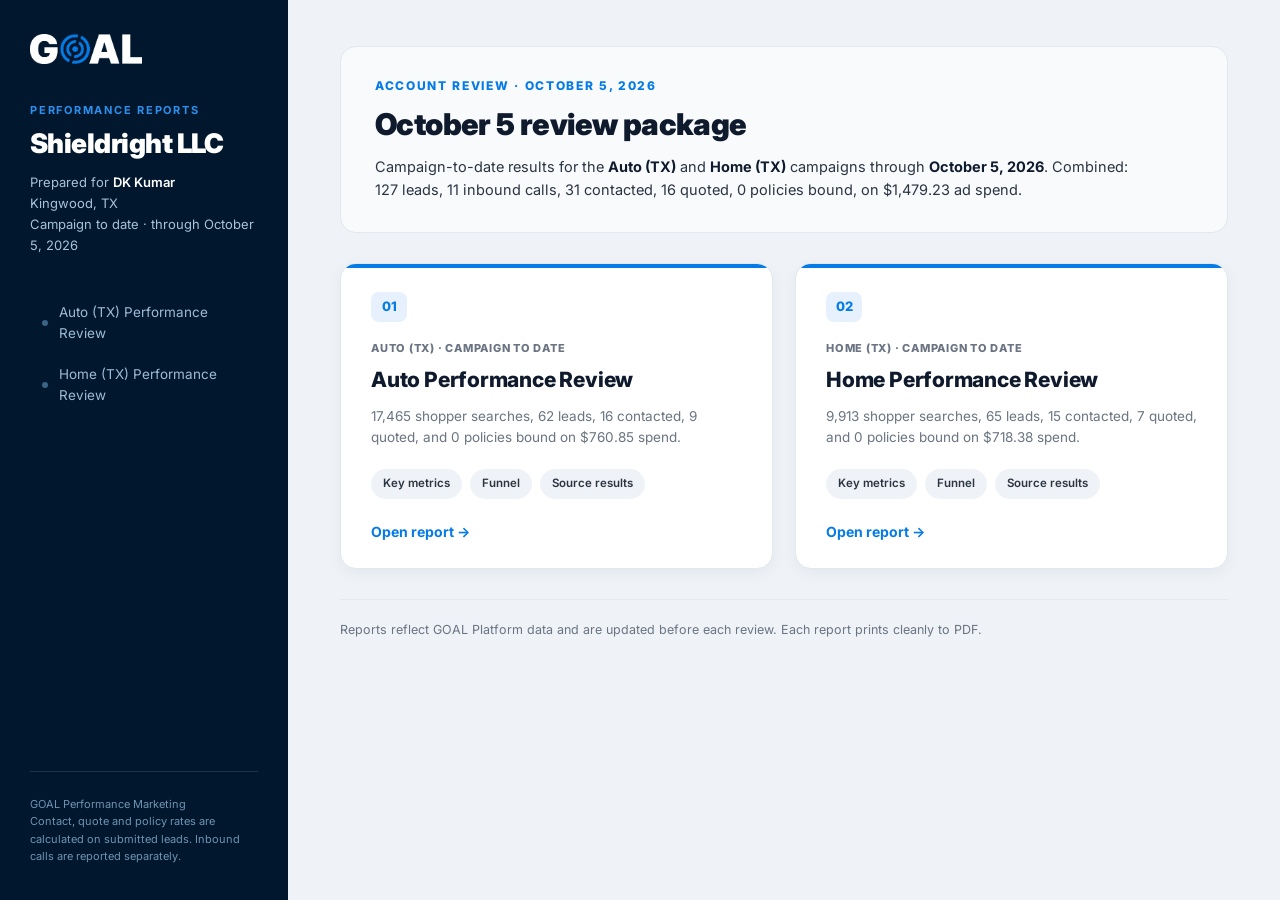
==== index.html @ d29b95df "Shieldright reporting site: Auto + Home campaign-to-date reviews (10/5/26) Co-Authored-By: Claude Op" ====
<!DOCTYPE html>
<html lang="en">
<head>
<meta charset="UTF-8">
<meta name="viewport" content="width=device-width, initial-scale=1.0">
<title>Shieldright LLC &middot; Performance Reports</title>
<link rel="preconnect" href="https://fonts.googleapis.com">
<link rel="preconnect" href="https://fonts.gstatic.com" crossorigin>
<link href="https://fonts.googleapis.com/css2?family=Inter:wght@400;500;600;700;800;900&display=swap" rel="stylesheet">
<link rel="stylesheet" href="assets/report-dashboard.css">
</head>
<style>
.main{background:var(--gray);}
.package{background:var(--off);border:1px solid var(--line);border-radius:16px;padding:30px 34px;margin-bottom:30px;}
.package .eb{font-size:12px;font-weight:800;letter-spacing:.14em;text-transform:uppercase;color:var(--blue);}
.package h2{font-size:30px;font-weight:900;color:var(--ink);letter-spacing:-.02em;line-height:1.1;margin:12px 0 14px;}
.package p{font-size:14.5px;color:var(--body);line-height:1.62;max-width:760px;}
.package p b{color:var(--ink);font-weight:700;}
.grid{display:grid;grid-template-columns:repeat(2,minmax(0,1fr));gap:22px;}
.rcard{position:relative;background:var(--white);border:1px solid var(--line);border-radius:16px;padding:28px 30px 26px;box-shadow:0 4px 16px rgba(0,23,45,.05);display:flex;flex-direction:column;overflow:hidden;transition:transform .2s,box-shadow .2s;}
.rcard:hover{transform:translateY(-3px);box-shadow:0 16px 38px rgba(0,23,45,.12);}
.rcard::before{content:"";position:absolute;top:0;left:0;right:0;height:4px;background:var(--blue);}
.rcard .num{display:inline-flex;align-items:center;justify-content:center;width:36px;height:30px;border-radius:8px;background:#E6F1FD;color:var(--blue);font-size:13px;font-weight:800;}
.rcard .tag{font-size:11px;font-weight:800;letter-spacing:.07em;text-transform:uppercase;color:var(--muted);margin-top:18px;}
.rcard h3{font-size:21px;font-weight:800;color:var(--ink);letter-spacing:-.01em;margin:7px 0 10px;}
.rcard .desc{font-size:13.5px;color:var(--muted);line-height:1.58;flex:1;}
.rcard .pills{display:flex;flex-wrap:wrap;gap:8px;margin:20px 0 22px;}
.rcard .pills span{font-size:11.5px;font-weight:600;color:var(--body);background:var(--gray);border-radius:999px;padding:6px 12px;}
.rcard .open{align-self:flex-start;font-size:14px;font-weight:700;color:var(--blue);text-decoration:none;}
.botnote{margin-top:30px;font-size:12.5px;color:var(--muted);border-top:1px solid var(--line);padding-top:20px;}
@media(max-width:900px){.grid{grid-template-columns:1fr;}}
</style>
<body>
<div class="shell">
  <aside class="side">
    <img class="logo" src="assets/goal-wordmark-white.png" alt="GOAL">
    <div class="eb">Performance Reports</div>
    <h1>Shieldright LLC</h1>
    <div class="who">Prepared for <b>DK Kumar</b><br>Kingwood, TX<br>Campaign to date &middot; through October 5, 2026</div>
    <nav><a href="#r1"><span class="dot"></span>Auto (TX) Performance Review</a><a href="#r2"><span class="dot"></span>Home (TX) Performance Review</a></nav>
    <div class="foot">GOAL Performance Marketing<br>Contact, quote and policy rates are calculated on submitted leads. Inbound calls are reported separately.</div>
  </aside>
  <main class="main">
    <div class="package">
      <div class="eb">Account Review &middot; October 5, 2026</div>
      <h2>October 5 review package</h2>
      <p>Campaign-to-date results for the <b>Auto (TX)</b> and <b>Home (TX)</b> campaigns through <b>October 5, 2026</b>. Combined: 127 leads, 11 inbound calls, 31 contacted, 16 quoted, 0 policies bound, on $1,479.23 ad spend.</p>
    </div>
    <div class="grid">
      <div class="rcard" id="r1">
        <div class="num">01</div>
        <div class="tag">Auto (TX) &middot; Campaign to Date</div>
        <h3>Auto Performance Review</h3>
        <p class="desc">17,465 shopper searches, 62 leads, 16 contacted, 9 quoted, and 0 policies bound on $760.85 spend.</p>
        <div class="pills"><span>Key metrics</span><span>Funnel</span><span>Source results</span></div>
        <a class="open" href="reports/auto-tx-performance-review.html">Open report &rarr;</a>
      </div>
      <div class="rcard" id="r2">
        <div class="num">02</div>
        <div class="tag">Home (TX) &middot; Campaign to Date</div>
        <h3>Home Performance Review</h3>
        <p class="desc">9,913 shopper searches, 65 leads, 15 contacted, 7 quoted, and 0 policies bound on $718.38 spend.</p>
        <div class="pills"><span>Key metrics</span><span>Funnel</span><span>Source results</span></div>
        <a class="open" href="reports/home-tx-performance-review.html">Open report &rarr;</a>
      </div>
    </div>
    <div class="botnote">Reports reflect GOAL Platform data and are updated before each review. Each report prints cleanly to PDF.</div>
  </main>
</div>
</body>
</html>
---- assets/report-dashboard.css ----
/* GOAL Structured Dashboard report styles (shared) */
:root{
  --blue:#057BE5; --blue-hover:#0C6EC5; --sky:#308ED6; --mint:#3BEECA; --mint-d:#0fae8f;
  --navy:#00172D; --navy-2:#062c4e; --navy-deep:#001020;
  --ink:#0F1B2D; --body:#2B3442; --muted:#6A7482;
  --white:#fff; --off:#F8FAFC; --gray:#EFF2F7; --divider:#EDF1F5; --line:#E2E8F0;
  --success:#2BBF7A; --warning:#F0A93B;
}
*{margin:0;padding:0;box-sizing:border-box;}
html{-webkit-font-smoothing:antialiased;scroll-behavior:smooth;}
body{font-family:'Inter',system-ui,sans-serif;background:var(--gray);color:var(--body);line-height:1.55;}
.shell{max-width:1280px;margin:0 auto;display:grid;grid-template-columns:288px 1fr;min-height:100vh;background:var(--white);}

/* ---------- Sidebar ---------- */
.side{background:var(--navy);color:#cfe0ee;padding:34px 30px;position:sticky;top:0;height:100vh;display:flex;flex-direction:column;}
.side .back{display:inline-flex;align-items:center;gap:7px;align-self:flex-start;font-size:12.5px;font-weight:600;color:#9fbcd6;text-decoration:none;padding:7px 13px;margin-bottom:26px;border:1px solid rgba(255,255,255,.16);border-radius:8px;}
.side .back:hover{background:rgba(255,255,255,.07);color:#fff;border-color:rgba(255,255,255,.32);}
.side .logo{height:30px;align-self:flex-start;margin-bottom:38px;}
.side .eb{font-size:11px;font-weight:700;letter-spacing:.16em;text-transform:uppercase;color:#2D90EE;}
.side h1{font-size:27px;font-weight:900;color:#fff;line-height:1.08;letter-spacing:-.02em;margin:10px 0 14px;}
.side .who{font-size:13px;color:#a7c2da;line-height:1.6;}
.side .who b{color:#fff;font-weight:600;}
.side nav{margin-top:38px;display:flex;flex-direction:column;gap:2px;}
.side nav a{font-size:13.5px;color:#9fbcd6;text-decoration:none;padding:9px 12px;border-radius:8px;display:flex;align-items:center;gap:11px;}
.side nav a:hover{background:rgba(255,255,255,.06);color:#fff;text-decoration:none;}
.side nav a .dot{width:6px;height:6px;border-radius:50%;background:#3a6386;flex-shrink:0;}
.side nav a:hover .dot{background:var(--mint);}
.side .foot{margin-top:auto;padding-top:24px;border-top:1px solid rgba(255,255,255,.12);font-size:11px;color:#6f93b3;line-height:1.6;}

/* ---------- Main ---------- */
.main{padding:46px 52px 60px;}
.block{margin-bottom:46px;scroll-margin-top:24px;}
.bhead{display:flex;align-items:center;gap:12px;margin-bottom:20px;}
.bhead .ix{font-size:12px;font-weight:800;color:var(--blue);font-variant-numeric:tabular-nums;background:#E6F1FD;padding:4px 9px;border-radius:6px;}
.bhead h2{font-size:22px;font-weight:800;color:var(--ink);letter-spacing:-.01em;}
.bhead p{font-size:13.5px;color:var(--muted);margin-top:3px;}

/* ---------- Exec ---------- */
.exec{background:var(--off);border:1px solid var(--line);border-radius:14px;padding:24px 28px;margin-bottom:46px;}
.exec p{font-size:15.5px;line-height:1.62;color:var(--body);}
.exec p b{color:var(--ink);font-weight:700;}

/* ---------- KPI cards ---------- */
.kgrid{display:grid;grid-template-columns:repeat(4,1fr);gap:14px;}
.kc{border:1px solid var(--line);border-radius:12px;padding:20px;background:var(--white);}
.kc .v{font-size:26px;font-weight:900;color:var(--ink);letter-spacing:-.02em;line-height:1;}
.kc .k{font-size:12.5px;color:var(--body);font-weight:600;margin-top:9px;}
.kc .d{font-size:11.5px;color:var(--muted);margin-top:2px;}

/* ---------- Section panels: source mix above table, profile split ---------- */
.stack{display:grid;gap:18px;}
.split{display:grid;grid-template-columns:1fr 1fr;gap:18px;}
.panel{border:1px solid var(--line);border-radius:14px;padding:24px;background:var(--white);overflow-x:auto;}
.panel .pt{font-size:13px;font-weight:700;color:var(--ink);text-transform:uppercase;letter-spacing:.04em;margin-bottom:18px;}
.mix{display:flex;align-items:center;gap:48px;}
.donut{position:relative;width:180px;height:180px;flex-shrink:0;}
.donut .center{position:absolute;inset:0;display:flex;flex-direction:column;align-items:center;justify-content:center;}
.donut .center .n{font-size:38px;font-weight:900;color:var(--ink);letter-spacing:-.02em;line-height:1;}
.donut .center .l{font-size:11px;color:var(--muted);font-weight:600;text-transform:uppercase;letter-spacing:.04em;margin-top:2px;}
.legend{flex:1;display:grid;grid-template-columns:repeat(2,minmax(0,1fr));column-gap:48px;row-gap:12px;}
.legend .li{display:flex;align-items:center;gap:9px;font-size:13.5px;}
.legend .li .sw{width:10px;height:10px;border-radius:3px;}
.legend .li .nm{color:var(--body);font-weight:500;}
.legend .li .vl{margin-left:auto;font-weight:700;color:var(--ink);font-variant-numeric:tabular-nums;}
.stable{min-width:660px;}

/* ---------- Funnel ---------- */
.fpanel{border:1px solid var(--line);border-radius:14px;padding:26px 28px;background:var(--white);}
.fstep{display:flex;align-items:center;gap:16px;margin-bottom:11px;}
.fstep .lab{width:150px;flex-shrink:0;text-align:right;font-size:13px;font-weight:600;color:var(--ink);}
.fstep .lab small{display:block;font-weight:500;color:var(--muted);font-size:11px;}
.fbar{flex:1;height:42px;background:var(--gray);border-radius:8px;overflow:hidden;}
.fbar i{display:flex;align-items:center;height:100%;border-radius:8px;width:0;color:#fff;font-weight:800;font-size:15px;padding-left:15px;}
.fstep .pct{width:60px;flex-shrink:0;font-size:12px;color:var(--muted);font-weight:700;text-align:right;}
.fnote{font-size:13px;color:var(--muted);line-height:1.6;margin-top:18px;padding-top:16px;border-top:1px solid var(--divider);}
.fnote b{color:var(--ink);font-weight:700;}

.pnote{font-size:12px;color:var(--muted);line-height:1.55;margin-top:16px;padding-top:14px;border-top:1px solid var(--divider);}

.dt{font-size:13px;font-weight:700;color:var(--ink);text-transform:uppercase;letter-spacing:.04em;margin-bottom:14px;}

/* ---------- Recommendations ---------- */
.plan{border:1px solid var(--line);border-radius:14px;overflow:hidden;}
.pstep{display:flex;gap:18px;padding:20px 24px;border-top:1px solid var(--divider);background:var(--white);}
.pstep:first-child{border-top:none;}
.pstep .num{flex-shrink:0;width:36px;height:36px;border-radius:9px;background:#E6F1FD;color:var(--blue);font-weight:800;font-size:15px;display:flex;align-items:center;justify-content:center;}
.pstep .h{font-size:15px;font-weight:800;color:var(--ink);}
.pstep .b{font-size:13.5px;color:var(--body);line-height:1.55;margin-top:3px;}
.pstep .b b{color:var(--ink);font-weight:700;}

@media print{
  body{background:#fff;} .shell{display:block;max-width:none;}
  .side{position:static;height:auto;flex-direction:row;align-items:center;justify-content:space-between;padding:20px 30px;}
  .side nav,.side .foot,.side .back{display:none;} .side h1{margin:0;}
  .kc,.fpanel,.panel,.plan{break-inside:avoid;}
}
@media(max-width:900px){
  .shell{grid-template-columns:1fr;}
  .side{position:static;height:auto;}
  .side nav{display:none;}
  .main{padding:32px 22px;}
  .kgrid{grid-template-columns:1fr 1fr;}
  .split{grid-template-columns:1fr;}
}
@media(max-width:560px){
  .kgrid{grid-template-columns:1fr;} .fstep .lab{width:96px;}
  .mix{flex-direction:column;gap:24px;}
  .donut{margin:0 auto;}
  .legend{width:100%;grid-template-columns:1fr;}
}

/* ---------- Inbound calls ---------- */
.kgrid.k3{grid-template-columns:repeat(3,1fr);}
.kc.hl{background:#F1F2FE;border-color:#C9CDF7;}
.kc.hl .v{color:#4338CA;}
.callsplit{display:grid;grid-template-columns:340px 1fr;gap:18px;}
.cdonut{position:relative;width:190px;height:190px;margin:6px auto 22px;}
.cdonut .center{position:absolute;inset:0;display:flex;flex-direction:column;align-items:center;justify-content:center;}
.cdonut .center .n{font-size:40px;font-weight:900;color:var(--ink);letter-spacing:-.02em;line-height:1;}
.cdonut .center .l{font-size:10.5px;color:var(--muted);font-weight:700;text-transform:uppercase;letter-spacing:.07em;margin-top:4px;}
.clegend{display:flex;flex-direction:column;gap:10px;padding-top:14px;border-top:1px solid var(--divider);}
.clegend .li{display:flex;align-items:center;gap:9px;font-size:13.5px;}
.clegend .li .sw{width:10px;height:10px;border-radius:3px;}
.clegend .li .vl{margin-left:auto;font-weight:800;color:var(--ink);font-variant-numeric:tabular-nums;}
.otable{width:100%;border-collapse:collapse;}
.otable th{font-size:10.5px;font-weight:700;color:var(--muted);text-transform:uppercase;letter-spacing:.05em;text-align:left;padding:0 0 14px;border-bottom:1px solid var(--line);line-height:1.35;}
.otable th.r{text-align:right;padding-right:20px;}
.otable td{padding:16px 0;border-bottom:1px solid var(--divider);font-size:13.5px;color:var(--body);vertical-align:middle;}
.otable tr:last-child td{border-bottom:none;}
.otable .nm{font-weight:800;color:var(--ink);display:flex;align-items:center;gap:9px;}
.otable .nm .bd{width:8px;height:8px;border-radius:50%;flex-shrink:0;}
.otable td.r{text-align:right;padding-right:20px;}
.otable .big{font-size:19px;font-weight:900;color:var(--ink);letter-spacing:-.02em;font-variant-numeric:tabular-nums;}
.otable .sub{font-size:12.5px;color:var(--muted);line-height:1.5;}
.qopp{display:flex;align-items:center;gap:16px;margin-bottom:12px;}
.qopp .lab{width:150px;flex-shrink:0;text-align:right;font-size:13px;font-weight:700;color:var(--ink);}
.qopp .lab small{display:block;font-weight:500;color:var(--muted);font-size:11px;}
.qopp .tr{flex:1;height:38px;background:var(--gray);border-radius:7px;overflow:hidden;}
.qopp .tr i{display:flex;align-items:center;height:100%;border-radius:7px;width:0;color:#fff;font-weight:800;font-style:italic;font-size:15px;padding-left:14px;}
.qopp .vl{width:86px;flex-shrink:0;font-size:12.5px;color:var(--muted);font-weight:600;text-align:right;}
.callout{margin-top:18px;background:#EEF0FE;border:1px solid #C9CDF7;border-radius:14px;padding:24px 28px;}
.callout .eb{font-size:11px;font-weight:800;letter-spacing:.11em;text-transform:uppercase;color:#4338CA;margin-bottom:12px;}
.callout p{font-size:14.5px;line-height:1.62;color:var(--body);}
.callout p b{color:var(--ink);font-weight:700;}
.callout p.small{font-size:13px;color:var(--muted);margin-top:12px;}
.callout .btn{display:inline-flex;align-items:center;gap:9px;margin-top:18px;background:#4F46E5;color:#fff;text-decoration:none;font-size:13.5px;font-weight:700;padding:12px 20px;border-radius:9px;}
.callout .btn:hover{background:#4338CA;}
@media print{.callout .btn{display:none;} .callsplit{break-inside:avoid;}}
@media(max-width:900px){.kgrid.k3{grid-template-columns:1fr 1fr;} .callsplit{grid-template-columns:1fr;}}
@media(max-width:560px){.kgrid.k3{grid-template-columns:1fr;} .qopp .lab{width:100px;} .qopp .vl{width:64px;}}

/* ---------- 9/10/26 additions ---------- */
.srow{display:flex;align-items:center;gap:12px;margin-bottom:9px;}
.srow .lab{width:92px;flex-shrink:0;text-align:right;font-size:12.5px;font-weight:600;color:var(--ink);}
.srow .lab small{display:block;font-weight:500;color:var(--muted);font-size:10.5px;}
.srow .tr{flex:1;height:28px;background:var(--gray);border-radius:6px;overflow:hidden;display:flex;}
.srow .tr i{display:flex;align-items:center;height:100%;color:#fff;font-weight:700;font-size:11.5px;padding-left:8px;font-style:normal;white-space:nowrap;overflow:hidden;}
.srow .vl{width:112px;flex-shrink:0;font-size:12px;color:var(--ink);font-weight:700;text-align:right;font-variant-numeric:tabular-nums;}
.srow .vl small{font-weight:600;color:var(--muted);}
.srow.ahead .vl{font-size:10.5px;font-weight:700;color:var(--muted);text-transform:uppercase;letter-spacing:.05em;}
.wide .srow .lab{width:150px;}
@media(max-width:560px){.wide .srow .lab{width:96px;}}
.keyrow{display:flex;flex-wrap:wrap;gap:16px;margin-bottom:16px;font-size:12px;color:var(--body);}
.keyrow span{display:inline-flex;align-items:center;gap:7px;}
.keyrow .sw{width:10px;height:10px;border-radius:3px;display:inline-block;}
.pair{margin-bottom:14px;}
.pair .pl{font-size:12.5px;font-weight:700;color:var(--ink);margin-bottom:5px;}
.pair .srow{margin-bottom:4px;}
.pair .srow .lab{width:70px;font-size:11px;font-weight:600;color:var(--muted);}
.pair .srow .tr{height:18px;}
.chain{display:grid;grid-template-columns:repeat(5,1fr);gap:10px;align-items:stretch;}
.chain .cs{border:1px solid var(--line);border-radius:12px;padding:16px 14px;background:var(--white);position:relative;}
.chain .cs .v{font-size:24px;font-weight:900;color:var(--ink);letter-spacing:-.02em;line-height:1;}
.chain .cs .k{font-size:12px;font-weight:700;color:var(--ink);margin-top:8px;line-height:1.35;}
.chain .cs .d{font-size:11px;color:var(--muted);margin-top:4px;line-height:1.45;}
.chain .cs.hl{background:#F1F2FE;border-color:#C9CDF7;}
.chain .cs.hl .v{color:#4338CA;}
.chain .cs:not(:last-child)::after{content:"\2192";position:absolute;right:-11px;top:50%;transform:translateY(-50%);font-size:14px;font-weight:800;color:#9aa6b6;background:var(--white);line-height:1;}
.ctab{width:100%;border-collapse:collapse;}
.ctab th{font-size:10.5px;font-weight:700;color:var(--muted);text-transform:uppercase;letter-spacing:.05em;text-align:right;padding:0 0 12px 12px;border-bottom:1px solid var(--line);}
.ctab th:first-child,.ctab td:first-child{text-align:left;padding-left:0;}
.ctab td{padding:11px 0 11px 12px;border-bottom:1px solid var(--divider);font-size:13.5px;color:var(--body);text-align:right;font-variant-numeric:tabular-nums;vertical-align:middle;}
.ctab tr:last-child td{border-bottom:none;}
.ctab td.nm{font-weight:800;color:var(--ink);white-space:nowrap;}
.ctab td.nm small{display:block;font-weight:500;color:var(--muted);font-size:11px;}
.ctab td b{color:var(--ink);font-weight:800;}
.ctab tr.tot td{border-top:1px solid var(--line);font-weight:800;color:var(--ink);}
.ctab .mini{display:inline-block;vertical-align:middle;width:70px;height:8px;background:var(--gray);border-radius:4px;overflow:hidden;margin-left:8px;}
.ctab .mini i{display:block;height:100%;background:var(--sky);border-radius:4px;}
.twocol{display:grid;grid-template-columns:1fr 1fr;gap:14px;}
.twocol .kc .v{font-size:22px;}
.status{margin-top:22px;background:var(--white);border:1px dashed #C5CFDC;border-radius:12px;padding:14px 20px;font-size:13px;color:var(--muted);}
.status b{color:var(--ink);}
@media(max-width:900px){.chain{grid-template-columns:1fr 1fr;} .chain .cs::after{display:none;} .twocol{grid-template-columns:1fr;}}
@media(max-width:560px){.chain{grid-template-columns:1fr;} .srow .lab{width:70px;} .srow .vl{width:84px;}}
@media print{.chain,.ctab,.srow{break-inside:avoid;}}
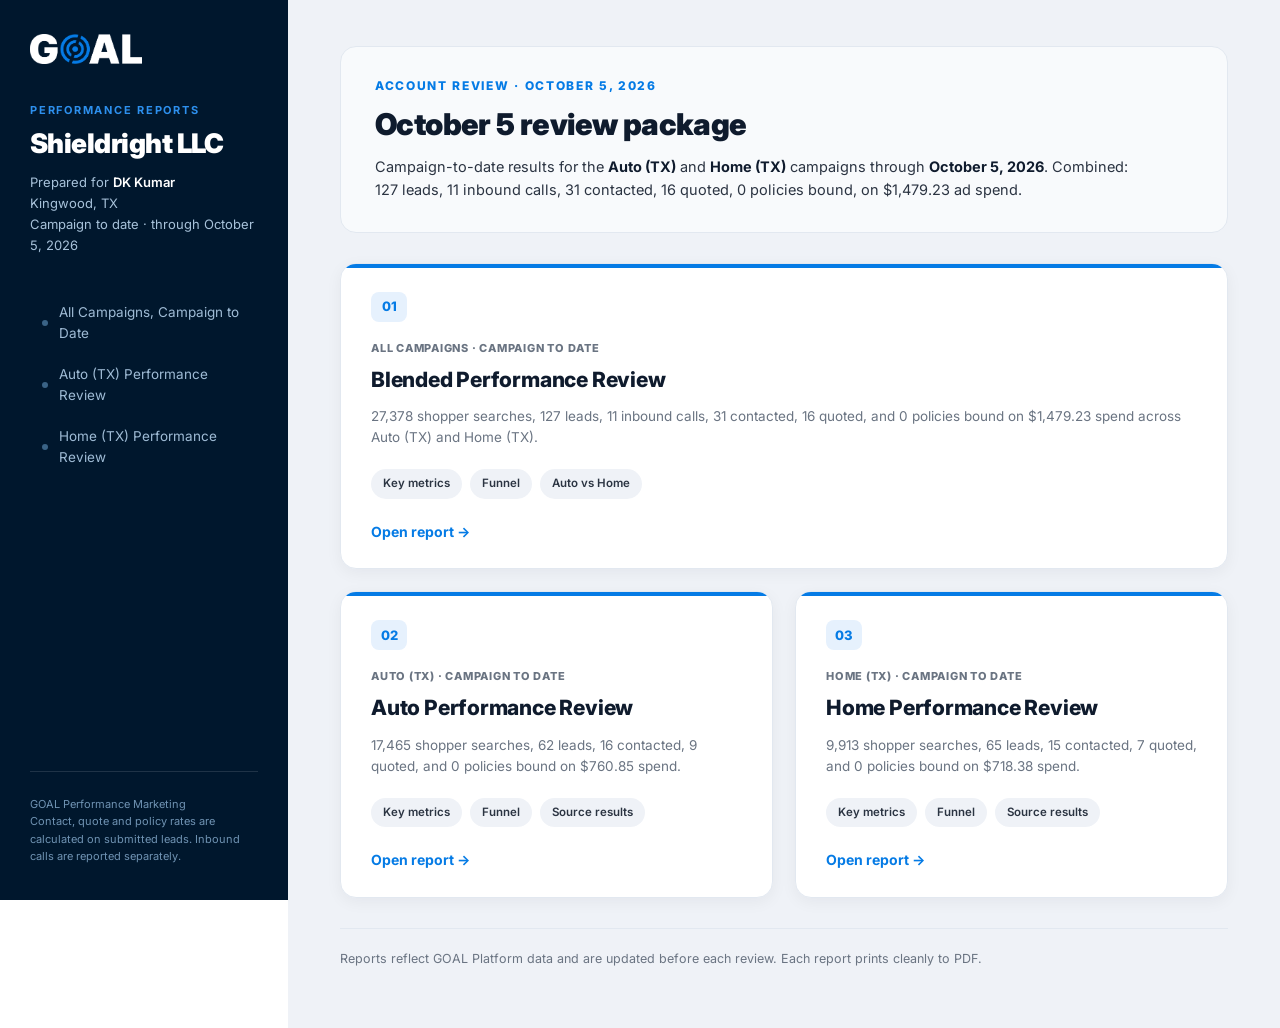
==== commit 30dab70b: "Add blended campaign-to-date report; hub renumbered (01 blended, 02 Auto, 03 Home) Co-Authored-By: C" ====
--- a/index.html
+++ b/index.html
@@ -28,6 +28,7 @@
 .rcard .pills span{font-size:11.5px;font-weight:600;color:var(--body);background:var(--gray);border-radius:999px;padding:6px 12px;}
 .rcard .open{align-self:flex-start;font-size:14px;font-weight:700;color:var(--blue);text-decoration:none;}
 .botnote{margin-top:30px;font-size:12.5px;color:var(--muted);border-top:1px solid var(--line);padding-top:20px;}
+.rcard.full{grid-column:1/-1;}
 @media(max-width:900px){.grid{grid-template-columns:1fr;}}
 </style>
 <body>
@@ -37,7 +38,7 @@
     <div class="eb">Performance Reports</div>
     <h1>Shieldright LLC</h1>
     <div class="who">Prepared for <b>DK Kumar</b><br>Kingwood, TX<br>Campaign to date &middot; through October 5, 2026</div>
-    <nav><a href="#r1"><span class="dot"></span>Auto (TX) Performance Review</a><a href="#r2"><span class="dot"></span>Home (TX) Performance Review</a></nav>
+    <nav><a href="#r1"><span class="dot"></span>All Campaigns, Campaign to Date</a><a href="#r2"><span class="dot"></span>Auto (TX) Performance Review</a><a href="#r3"><span class="dot"></span>Home (TX) Performance Review</a></nav>
     <div class="foot">GOAL Performance Marketing<br>Contact, quote and policy rates are calculated on submitted leads. Inbound calls are reported separately.</div>
   </aside>
   <main class="main">
@@ -47,16 +48,24 @@
       <p>Campaign-to-date results for the <b>Auto (TX)</b> and <b>Home (TX)</b> campaigns through <b>October 5, 2026</b>. Combined: 127 leads, 11 inbound calls, 31 contacted, 16 quoted, 0 policies bound, on $1,479.23 ad spend.</p>
     </div>
     <div class="grid">
-      <div class="rcard" id="r1">
+      <div class="rcard full" id="r1">
         <div class="num">01</div>
+        <div class="tag">All Campaigns &middot; Campaign to Date</div>
+        <h3>Blended Performance Review</h3>
+        <p class="desc">27,378 shopper searches, 127 leads, 11 inbound calls, 31 contacted, 16 quoted, and 0 policies bound on $1,479.23 spend across Auto (TX) and Home (TX).</p>
+        <div class="pills"><span>Key metrics</span><span>Funnel</span><span>Auto vs Home</span></div>
+        <a class="open" href="reports/blended-campaign-to-date.html">Open report &rarr;</a>
+      </div>
+      <div class="rcard" id="r2">
+        <div class="num">02</div>
         <div class="tag">Auto (TX) &middot; Campaign to Date</div>
         <h3>Auto Performance Review</h3>
         <p class="desc">17,465 shopper searches, 62 leads, 16 contacted, 9 quoted, and 0 policies bound on $760.85 spend.</p>
         <div class="pills"><span>Key metrics</span><span>Funnel</span><span>Source results</span></div>
         <a class="open" href="reports/auto-tx-performance-review.html">Open report &rarr;</a>
       </div>
-      <div class="rcard" id="r2">
-        <div class="num">02</div>
+      <div class="rcard" id="r3">
+        <div class="num">03</div>
         <div class="tag">Home (TX) &middot; Campaign to Date</div>
         <h3>Home Performance Review</h3>
         <p class="desc">9,913 shopper searches, 65 leads, 15 contacted, 7 quoted, and 0 policies bound on $718.38 spend.</p>
